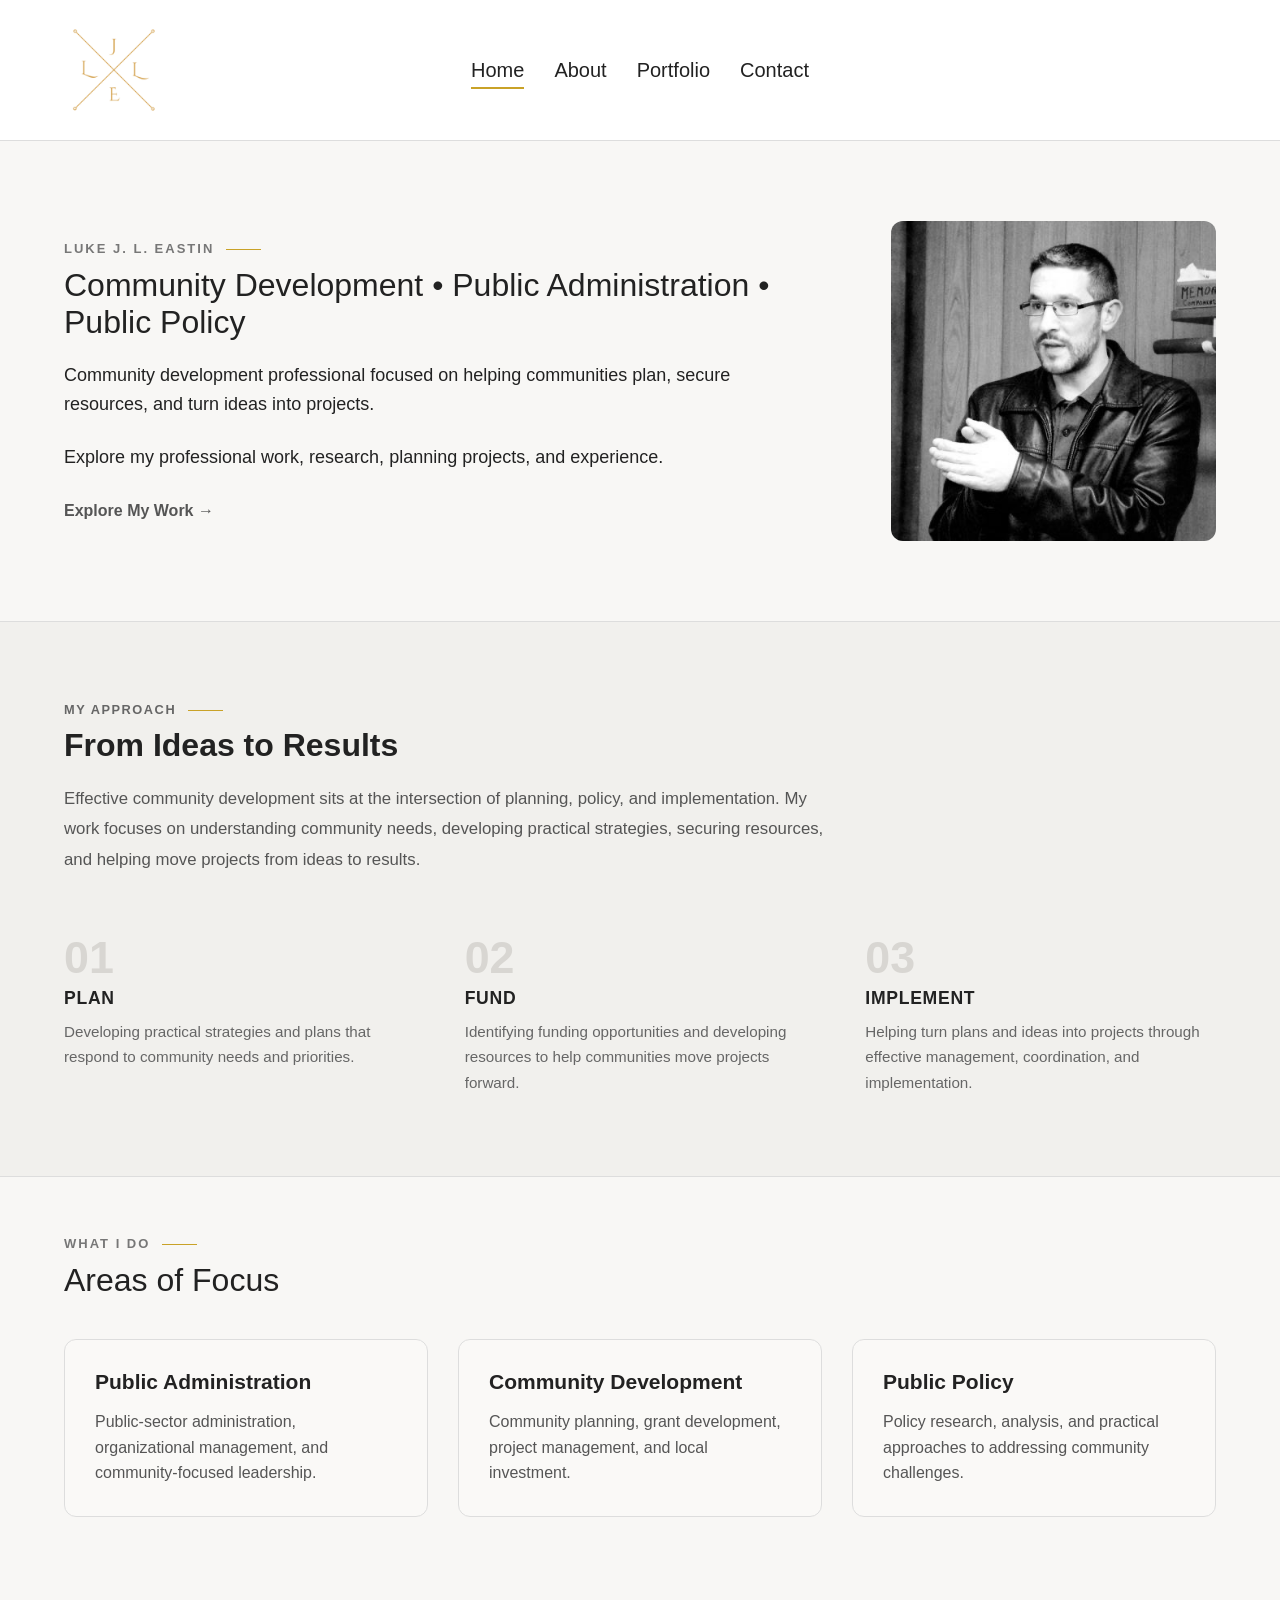
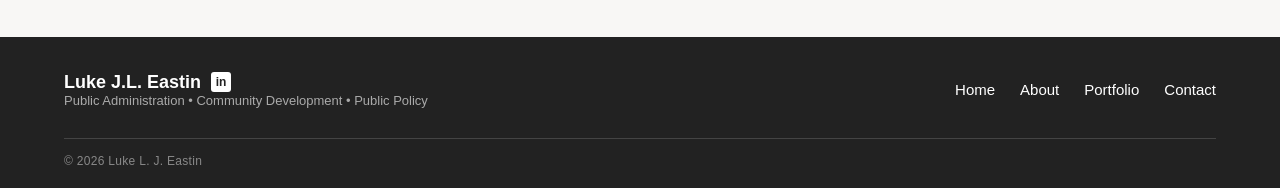
==== index.html @ 30d5c2d1 "Initial Website" ====
<!DOCTYPE html>
<html lang="en">
<head>
    <meta charset="UTF-8">

    <!-- Mobile-friendly viewport -->
    <meta name="viewport" content="width=device-width, initial-scale=1.0">

    <!-- Page title -->
    <title>L. J. L. Eastin - Home</title>

    <!-- Basic SEO -->
    <meta name="description" content="Luke L. J. Eastin - Public Administration, Community Economic Development, and Public Policy.">

    <!-- Site Ico -->
    <link rel="icon" type="image/x-icon" href="images/favicon.ico">

    <!-- Stylesheet -->
    <link rel="stylesheet" href="css/style.css">
</head>

<body>
<div class="scroll-progress"></div>
<header class="site-header">

    <div class="container">

        <a href="index.html" class="site-logo">
            <img src="images/logo_1.png" alt="Luke L. J. Eastin Logo" class="logo-image ">
        </a>

        <nav class="site-nav">
            <a href="index.html" class="active">Home</a>
            <a href="about.html">About</a>
            <a href="portfolio.html">Portfolio</a>
            <a href="contact.html">Contact</a>
        </nav>

    </div>

</header>

<hr class="section-divider">

<main>
    <section class="hero">

    <div class="container hero-content">

        <div class="hero-text-content">

            <p class="hero-label">LUKE J. L. EASTIN</p>

            <h2>Community Development • Public Administration • Public Policy</h2>

            <p class="hero-description">
                Community development professional focused on helping communities
                plan, secure resources, and turn ideas into projects.
            </p>

            <p class="hero-description">
                Explore my professional work, research, planning projects, and
                experience.
            </p>

            <a href="portfolio.html" class="hero-link">
                Explore My Work →
            </a>

        </div>

        <div class="hero-image">
            <img src="images/image1.png" alt="Luke J.L. Eastin">
        </div>

    </div>

</section>

<hr class="section-divider">

<section class="approach">

    <div class="container">

        <p class="approach-label">MY APPROACH</p>

        <h2>From Ideas to Results</h2>

        <p class="approach-intro">
            Effective community development sits at the intersection of planning,
            policy, and implementation. My work focuses on understanding community
            needs, developing practical strategies, securing resources, and helping
            move projects from ideas to results.
        </p>

        <div class="approach-grid">

            <div class="approach-item">
                <span class="approach-number">01</span>
                <h3>Plan</h3>
                <p>
                    Developing practical strategies and plans that respond to
                    community needs and priorities.
                </p>
            </div>

            <div class="approach-item">
                <span class="approach-number">02</span>
                <h3>Fund</h3>
                <p>
                    Identifying funding opportunities and developing resources
                    to help communities move projects forward.
                </p>
            </div>

            <div class="approach-item">
                <span class="approach-number">03</span>
                <h3>Implement</h3>
                <p>
                    Helping turn plans and ideas into projects through effective
                    management, coordination, and implementation.
                </p>
            </div>

        </div>

    </div>

</section>

<hr class="section-divider">

<section class="focus">

    <div class="container">

        <p class="focus-label">WHAT I DO</p>

        <h2>Areas of Focus</h2>

        <div class="focus-grid">

            <div class="focus-card">
                <h3>Public Administration</h3>
                <p>
                    Public-sector administration, organizational management,
                    and community-focused leadership.
                </p>
            </div>

            <div class="focus-card">
                <h3>Community Development</h3>
                <p>
                    Community planning, grant development, project management,
                    and local investment.
                </p>
            </div>

            <div class="focus-card">
                <h3>Public Policy</h3>
                <p>
                    Policy research, analysis, and practical approaches to
                    addressing community challenges.
                </p>
            </div>

        </div>

    </div>

</section>

</main>

<footer class="site-footer">

    <div class="container">

        <div class="footer-content">

            
<div class="footer-brand">

    <div class="footer-name">
        <h2>Luke J.L. Eastin</h2>

        <a href="https://www.linkedin.com/in/lukeeastin"
           target="_blank"
           rel="noopener noreferrer"
           aria-label="Luke J.L. Eastin on LinkedIn">
            <span class="linkedin-icon">in</span>
        </a>
    </div>

    <p>Public Administration • Community Development • Public Policy</p>

</div>

            <nav class="footer-nav">
                <a href="index.html">Home</a>
                <a href="about.html">About</a>
                <a href="portfolio.html">Portfolio</a>
                <a href="contact.html">Contact</a>
            </nav>

        </div>

        <div class="footer-bottom">
            <p>&copy; <span id="copyright-year"></span> Luke L. J. Eastin</p>
        </div>

    </div>

</footer>

<script src="js/main.js"></script>
<button id="backToTop" class="back-to-top" aria-label="Back to top">
    ↑
</button>
</body>
</html>
---- css/style.css ----
/* Global Styles */

body {
    margin: 0;
    font-family: "Segoe UI", Arial, sans-serif;
    color: #222;
    background-color: #f8f7f5;
}

html,
body {
    margin: 0;
    min-height: 100%;
}

body {
    min-height: 100vh;
    display: flex;
    flex-direction: column;
}

main {
    flex: 1;
}

/* Back to Top */

.back-to-top {
    position: fixed;
    right: 25px;
    bottom: 25px;
    width: 42px;
    height: 42px;
    border: 1px solid #aaa;
    border-radius: 50%;
    background-color: #f8f7f5;
    color: #222;
    font-size: 20px;
    line-height: 1;
    cursor: pointer;
    opacity: 0;
    visibility: hidden;
    transform: translateY(10px);
    transition:
        opacity 0.3s ease,
        visibility 0.3s ease,
        transform 0.3s ease,
        background-color 0.2s ease;
    z-index: 999;
}

.back-to-top.visible {
    opacity: 1;
    visibility: visible;
    transform: translateY(0);
}

.back-to-top:hover {
    background-color: #fff;
    border-color: #c9a227;
    transform: translateY(-3px);
}

/* Scroll Progress */

.scroll-progress {
    position: fixed;
    top: 0;
    left: 0;
    width: 0;
    height: 2px;
    background-color: #c9a227;
    z-index: 9999;
    transition: width 0.05s linear;
}

/* Container */

.container {
    width: 90%;
    max-width: 1200px;
    margin: 0 auto;
}

/* Site Header*/

.site-header {
    padding: 20px 0;
    background-color: #fff;
}

.site-header .container {
    display: grid;
    grid-template-columns: 1fr auto 1fr;
    align-items: center;
}

.site-logo {
    justify-self: start;
}

.site-logo img {
    display: block;
    width: 100px;
    height: auto;
}

.site-nav {
    display: flex;
    gap: 30px;
    justify-self: center;
}

.site-nav a {
    text-decoration: none;
    color: #222;
    font-size: 20px;
}

.site-nav a:hover {
    color: #c9a227;
}

/* Active Navigation */

.site-nav a {
    position: relative;
}

.site-nav a.active::after {
    content: "";
    position: absolute;
    left: 0;
    right: 0;
    bottom: -7px;
    height: 2px;
    background-color: #c9a227;
}

/* Hero */

.hero {
    padding: 80px 0;
}

.hero-content {
    display: flex;
    align-items: center;
    gap: 80px;
}

.hero-text-content {
    flex: 1;
}

.hero-image {
    flex: 0 0 300px;
}

.hero-image img {
    display: block;
    width: 325px;
    height: auto;
    border-radius: 12px;
    transition: transform 0.3s ease, box-shadow 0.3s ease;
}

.hero-image img:hover {
    transform: translateY(-4px);
    box-shadow: 0 12px 30px rgba(0, 0, 0, 0.16);
}

.hero h1 {
    margin: 0 0 15px;
    font-size: 48px;
}

.hero h2 {
    margin: 0 0 20px;
    font-size: 32px;
    font-weight: 500;
}

.hero-subtitle {
    margin: 0 0 25px;
    font-size: 20px;
}

.hero-description {
    margin: 0 0 25px;
    font-size: 18px;
    line-height: 1.6;
}

.hero-label {
    margin: 0 0 12px;
    font-family: "Segoe UI", Arial, sans-serif;
    font-size: 13px;
    font-weight: 600;
    letter-spacing: 2px;
    line-height: 1;
    color: #777;
}

.hero-link {
    display: inline-block;
    margin-top: 5px;
    color: #555;
    font-size: 16px;
    font-weight: 600;
    text-decoration: none;
    transition: color 0.2s ease, transform 0.2s ease;
}

.hero-link:hover {
    color: #c9a227;
    transform: translateX(4px);
}

/* Hero Entrance Animation */

.hero-text-content {
    animation: heroTextIn 0.8s ease-out both;
}

.hero-image {
    animation: heroImageIn 0.9s ease-out 0.15s both;
}

@keyframes heroTextIn {
    from {
        opacity: 0;
        transform: translateX(-25px);
    }

    to {
        opacity: 1;
        transform: translateX(0);
    }
}

@keyframes heroImageIn {
    from {
        opacity: 0;
        transform: translateX(25px);
    }

    to {
        opacity: 1;
        transform: translateX(0);
    }
}

/* Areas of Focus */

.focus {
    padding: 60px 0;
}

.focus h2 {
    text-align: left;
    margin: 0 0 40px;
    font-size: 32px;
    font-weight: 500;
}

.focus-grid {
    display: grid;
    grid-template-columns: repeat(3, 1fr);
    gap: 30px;
}

.focus-card {
    padding: 30px;
    background-color: #faf9f7;
    border: 1px solid #ddd;
    border-radius: 12px;
    transition: transform 0.25s ease, box-shadow 0.25s ease, border-color 0.25s ease;
}

.focus-card:hover {
    transform: translateY(-5px);
    border-color: #c9a227;
    box-shadow: 0 8px 20px rgba(0, 0, 0, 0.06);
}

.focus-card h3 {
    margin: 0 0 15px;
    font-size: 21px;
    font-weight: 600;
}

.focus-card p {
    margin: 0;
    line-height: 1.6;
    color: #555;
}

.focus-card.reveal {
    opacity: 0;
    transform: translateY(40px) scale(0.97);
    transition:
        opacity 0.8s ease,
        transform 0.8s cubic-bezier(0.22, 1, 0.36, 1);
}

.focus-card.reveal.visible {
    opacity: 1;
    transform: translateY(0) scale(1);
}

.focus-card:nth-child(1) {
    transition-delay: 0.05s;
}

.focus-card:nth-child(2) {
    transition-delay: 0.18s;
}

.focus-card:nth-child(3) {
    transition-delay: 0.31s;
}

.focus-label {
    margin: 0 0 12px;
    font-size: 13px;
    font-weight: 600;
    letter-spacing: 2px;
    line-height: 1;
    color: #777;
}

.hero-label::after,
.about-label::after,
.approach-label::after,
.focus-label::after,
.contact-label::after,
.portfolio-label::after {
    content: "";
    display: inline-block;
    width: 35px;
    height: 1px;
    margin-left: 12px;
    vertical-align: middle;
    background-color: #c9a227;
}

/* Approach Section */

.approach {
    padding: 80px 0;
    background-color: #f1f0ed;
}

.approach-label {
    margin: 0 0 10px;
    font-size: 0.8rem;
    font-weight: 600;
    letter-spacing: 0.12em;
    text-transform: uppercase;
    color: #666;
}

.approach h2 {
    margin: 0 0 20px;
    font-size: 2rem;
    font-weight: 600;
    color: #222;
}

.approach-intro {
    max-width: 760px;
    margin: 0 0 55px;
    font-size: 1.05rem;
    line-height: 1.8;
    color: #555;
}

.approach-grid {
    display: grid;
    grid-template-columns: repeat(3, 1fr);
    gap: 50px;
}

.approach-item {
    position: relative;
    padding-top: 5px;
}

.approach-number {
    display: block;
    margin-bottom: 8px;
    font-size: 2.8rem;
    font-weight: 600;
    line-height: 1;
    color: #d8d6d2;
}

.approach-item h3 {
    margin: 0 0 10px;
    font-size: 1.1rem;
    font-weight: 600;
    letter-spacing: 0.04em;
    text-transform: uppercase;
    color: #222;
}

.approach-item p {
    margin: 0;
    font-size: 0.95rem;
    line-height: 1.7;
    color: #666;
}

/* Interactive Approach */

.approach-grid {
    position: relative;
}

.approach-item {
    position: relative;
    transition:
        opacity 0.35s ease,
        transform 0.35s ease;
}

.approach-grid:hover .approach-item {
    opacity: 0.45;
}

.approach-grid .approach-item:hover {
    opacity: 1;
    transform: translateY(-5px);
}

.approach-item h3 {
    transition: color 0.3s ease;
}

.approach-item:hover h3 {
    color: #c9a227;
}

.approach-number {
    transition:
        color 0.3s ease,
        transform 0.3s ease;
}

.approach-item:hover .approach-number {
    color: #c9a227;
    transform: translateY(-2px);
}

/* About Page */

.about {
    padding: 70px 0;
}

.about-content {
    display: flex;
    align-items: flex-start;
    gap: 70px;
}

.about-text-content {
    flex: 1;
}

.about h2 {
    margin: 0 0 30px;
    font-size: 32px;
    font-weight: 500;
}

.about-description {
    margin: 0 0 25px;
    font-size: 18px;
    line-height: 1.7;
}

.about-image {
    flex: 0 0 300px;
}

.about-image img {
    display: block;
    width: 300px;
    height: auto;
    border-radius: 12px;
}

/* About Entrance Animation */

.about-text-content {
    animation: aboutTextIn 0.8s ease-out both;
}

.about-image {
    animation: aboutImageIn 0.9s ease-out 0.15s both;
}

@keyframes aboutTextIn {
    from {
        opacity: 0;
        transform: translateX(-25px);
    }

    to {
        opacity: 1;
        transform: translateX(0);
    }
}

@keyframes aboutImageIn {
    from {
        opacity: 0;
        transform: translateX(25px);
    }

    to {
        opacity: 1;
        transform: translateX(0);
    }
}

/* Gallery */

.gallery {
    padding: 70px 0 70px;
}

.gallery h2 {
    margin: 0 0 30px;
    font-size: 32px;
}

.gallery-grid {
    display: grid;
    grid-template-columns: repeat(3, 1fr);
    gap: 25px;
    align-items: start;
}

.gallery-image {
    position: relative;
    overflow: hidden;
    border-radius: 12px;
}

.gallery-image img {
    display: block;
    width: 80%;
    aspect-ratio: 2 / 3;
    object-fit: cover;
    margin: 0 auto;
    border-radius: 12px;
}

.gallery-image p {
    position: absolute;
    bottom: 10px;
    left: 12%;
    width: 76%;
    margin: 0;
    padding: 5px 8px;
    font-size: 12px;
    line-height: 1.4;
    color: #fff;
    background: rgba(0, 0, 0, 0.35);
    border-radius: 4px;
    box-sizing: border-box;
    text-shadow: 0 1px 2px rgba(0, 0, 0, 0.5);
}

.gallery-wide {
    grid-column: 1 / -1;
    width: 50%;
    margin: 0 auto;
}

.gallery-wide img {
    width: 100%;
    aspect-ratio: 3 / 1.5;
    object-fit: cover;
    border-radius: 12px;
}

/* Gallery Reveal */

.gallery-image.reveal {
    opacity: 0;
    transform: translateY(40px) scale(0.97);
    transition:
        opacity 0.8s ease,
        transform 0.8s cubic-bezier(0.22, 1, 0.36, 1);
}

.gallery-image.reveal.visible {
    opacity: 1;
    transform: translateY(0) scale(1);
}

.gallery-image:nth-child(1) {
    transition-delay: 0.05s;
}

.gallery-image:nth-child(2) {
    transition-delay: 0.18s;
}

.gallery-image:nth-child(3) {
    transition-delay: 0.31s;
}

.gallery-image:nth-child(4) {
    transition-delay: 0.44s;
}

/* Image Hover Treatment */

.about-image img,
.gallery-image img {
    transition: transform 0.3s ease, box-shadow 0.3s ease;
}

.about-image img:hover,
.gallery-image img:hover {
    transform: translateY(-4px);
    box-shadow: 0 12px 30px rgba(0, 0, 0, 0.16);
}

/* Section Divider */

.section-divider {
    border: 0;
    border-top: 1px solid #ddd;
    margin: 0;
}

/* Footer */

.site-footer {
    background-color: #222;
    color: #fff;
    padding: 35px 0 20px;
    margin-top: 60px;
}

.footer-content {
    display: flex;
    justify-content: space-between;
    align-items: center;
}

.footer-brand h2 {
    margin: 0 0 5px;
    font-size: 18px;
}

.footer-brand p {
    margin: 0;
    color: #aaa;
    font-size: 13px;
}

.footer-nav {
    display: flex;
    gap: 25px;
}

.footer-nav a {
    color: #fff;
    text-decoration: none;
    font-size: 15px;
}

.footer-nav a:hover {
    color: #c9a227;
}

.footer-bottom {
    margin-top: 30px;
    padding-top: 15px;
    border-top: 1px solid #444;
}

.footer-bottom p {
    margin: 0;
    color: #888;
    font-size: 12px;
    letter-spacing: 0.3px;
}

.footer-name {
    display: flex;
    align-items: center;
    gap: 10px;
}

.footer-name h2 {
    margin: 0;
}

.linkedin-icon {
    display: inline-flex;
    align-items: center;
    justify-content: center;
    width: 20px;
    height: 20px;
    border-radius: 3px;
    background-color: #fff;
    color: #222;
    font-size: 12px;
    font-weight: 700;
    line-height: 1;
    transition:
        background-color 0.2s ease,
        color 0.2s ease,
        transform 0.2s ease;
}

.footer-name a:hover .linkedin-icon {
    background-color: #c9a227;
    color: #fff;
    transform: translateY(-2px);
}

/* Contact Page */

.contact {
    padding: 80px 0 100px;
}

.contact-header {
    max-width: 700px;
    margin-bottom: 60px;
}

.about-label,
.contact-label,
.portfolio-label {
    margin: 0 0 12px;
    font-family: "Segoe UI", Arial, sans-serif;
    font-size: 13px !important;
    font-weight: 600;
    letter-spacing: 2px;
    line-height: 1;
    color: #777;
}

.contact-header h1 {
    margin: 0 0 20px;
    font-size: 44px;
    font-weight: 600;
}

.contact-header > p:last-child {
    margin: 0;
    font-size: 18px;
    line-height: 1.7;
    color: #555;
}

.contact-layout {
    display: flex;
    flex-direction: column;
    gap: 45px;
}

.contact-info {
    padding-top: 0px;
    max-width: 750px;
}

.contact-label {
    margin: 0 0 12px;
    font-size: 13px;
    font-weight: 600;
    letter-spacing: 2px;
    color: #777;
}

.contact-info h2 {
    margin: 0 0 20px;
    font-size: 32px;
    font-weight: 500;
}

.contact-info p {
    margin: 0;
    font-size: 17px;
    line-height: 1.7;
    color: #555;
}

.contact-line {
    width: 50px;
    height: 1px;
    background-color: #c9a227;
    margin: 30px 0;
}

.contact-note {
    font-size: 15px !important;
    color: #777 !important;
}

/* Contact Form Card */

.contact-card {
    padding: 40px;
    background-color: #fff;
    border: 1px solid #e2e1de;
    border-radius: 14px;
    box-shadow: 0 12px 35px rgba(0, 0, 0, 0.06);
}

.contact-form {
    display: flex;
    flex-direction: column;
    gap: 24px;
}

.form-group {
    display: flex;
    flex-direction: column;
}

.form-group label {
    margin-bottom: 8px;
    font-size: 14px;
    font-weight: 600;
    color: #333;
}

.form-group input,
.form-group textarea {
    width: 100%;
    box-sizing: border-box;
    padding: 14px 15px;
    font-family: inherit;
    font-size: 16px;
    color: #222;
    background-color: #f8f7f5;
    border: 1px solid #ddd;
    border-radius: 7px;
    outline: none;
    transition: border-color 0.2s ease, background-color 0.2s ease;
}

.form-group input {
    height: 50px;
}

.form-group textarea {
    resize: vertical;
    min-height: 140px;
}

.form-group input:focus,
.form-group textarea:focus {
    background-color: #fff;
    border-color: #999;
}

.contact-form button {
    align-self: flex-start;
    padding: 13px 28px;
    font-family: inherit;
    font-size: 15px;
    font-weight: 600;
    color: #fff;
    background-color: #222;
    border: none;
    border-radius: 6px;
    cursor: pointer;
    transition: background-color 0.2s ease, transform 0.2s ease;
}

.contact-form button:hover {
    background-color: #c9a227;
    transform: translateY(-1px);
}

/* Portfolio Page */

.portfolio {
    padding: 80px 0 100px;
}

.portfolio-header {
    max-width: 750px;
    margin-bottom: 40px;
}

.portfolio-header h2 {
    margin: 0 0 20px;
    font-size: 32px;
    font-weight: 600;
}

.portfolio-header > p:last-child {
    margin: 0;
    font-size: 18px;
    line-height: 1.7;
    color: #555;
}

.portfolio-section {
    margin-bottom: 65px;
}

/* Portfolio Section Headings */

.portfolio-section-heading {
    display: flex;
    align-items: center;
    gap: 12px;
    margin-bottom: 25px;
}

.portfolio-number {
    font-size: 22px;
    font-weight: 500;
    line-height: 1;
    color: #d0ceca;
    letter-spacing: -0.5px;
    margin-right: 12px;
    flex-shrink: 0;
}

.portfolio-title {
    display: flex;
    align-items: center;
    text-align: left;
}

.portfolio-title::after {
    content: "";
    display: inline-block;
    width: 35px;
    height: 1px;
    margin-left: 12px;
    background-color: #c9a227;
}

.portfolio-section-heading h2 {
    display: flex;
    align-items: center;
    margin: 0;
    font-size: 26px;
    font-weight: 500;
    text-align: left;
    color: #222;
}

.portfolio-section-heading h2::after {
    content: "";
    display: inline-block;
    width: 35px;
    height: 1px;
    margin-left: 12px;
    background-color: #c9a227;
}

/* Adds balanced spacing above sections that follow a divider */

.section-divider + .portfolio-section {
    margin-top: 20px;
}

.portfolio-list {
    border-top: 1px solid #ddd;
}

.portfolio-item {
    border-bottom: 1px solid #ddd;
}

.portfolio-toggle {
    width: 100%;
    display: flex;
    justify-content: flex-start;
    align-items: center;
    padding: 22px 5px;
    font-family: inherit;
    font-size: 19px;
    font-weight: 500;
    color: #222;
    background: none;
    border: none;
    cursor: pointer;
    text-align: left;
}

.portfolio-toggle:hover {
    color: #c9a227;
    background-color: rgba(201, 162, 39, 0.03);
}

.portfolio-icon {
    margin-left: auto;
    font-size: 24px;
    font-weight: 300;
    line-height: 1;
    transition: transform 0.25s ease;
}

.portfolio-item.active .portfolio-icon {
    transform: rotate(45deg);
}

.portfolio-content {
    max-height: 0;
    overflow: hidden;
    padding: 0 50px 0 5px;
    transition: max-height 0.35s ease, padding 0.35s ease;
}

.portfolio-item.active .portfolio-content {
    max-height: 500px;
    padding-top: 8px;
    padding-bottom: 25px;
}

.portfolio-content p {
    margin: 0 0 15px;
    max-width: 750px;
    font-size: 16px;
    line-height: 1.7;
    color: #555;
}

.portfolio-content ul {
    margin: 0;
    padding-left: 20px;
    color: #555;
}

.portfolio-content li {
    margin-bottom: 16px;
    line-height: 1.5;
}

.portfolio-content li span {
    display: block;
    margin-top: 4px;
    font-size: 16px;
    line-height: 1.6;
    color: #555;
}

.portfolio-content li a {
    color: #555;
    font-weight: 600;
    text-decoration: none;
    transition: color 0.2s ease;
}

.portfolio-content li a:hover {
    color: #c9a227;
    text-decoration: underline;
    text-underline-offset: 3px;
}

/* Active Accordion Title */

.portfolio-item.active .portfolio-toggle {
    color: #c9a227;
    padding-top: 8px; padding-bottom: 25px;
}

/* =========================================
   PORTFOLIO HOVER EFFECTS
   ========================================= */

/* Portfolio number */
.portfolio-number {
    display: inline-block;
    transition: transform 0.25s ease, color 0.25s ease;
}

/* Title underline setup */
.portfolio-title {
    position: relative;
    display: inline-block;
    width: fit-content;
}

/* Hidden line underneath title */

.portfolio-title::after {
    content: "";
    position: absolute;
    left: 0;
    bottom: -5px;
    width: 0;
    height: 1px;
    background-color: #c9a227;
    transition: width 0.3s ease;
}

/* Portfolio number hover effect */
.portfolio-number {
    display: inline-block;
    transition: transform 0.25s ease, color 0.25s ease;
}

.portfolio-toggle:hover .portfolio-number,
.portfolio-toggle:focus-visible .portfolio-number {
    transform: translateX(4px);
    color: #c9a227;
}


/* GIS */

.gis-content {
    display: flex;
    align-items: flex-start;
    gap: 40px;
}

.gis-links {
    flex: 1;
}

.gis-image {
    position: relative;
    width: 250px;
    flex: 0 0 250px;
    overflow: hidden;
    border-radius: 12px;
}

.gis-image img {
    display: block;
    width: 250px;
    max-width: 100%;
    height: auto;
    border-radius: 12px;
}

.gis-image p {
    position: absolute;
    bottom: 10px;
    left: 5%;
    width: 90%;
    margin: 0;
    padding: 5px 8px;
    font-size: 12px;
    line-height: 1.4;
    color: #fff;
    background: rgba(0, 0, 0, 0.35);
    border-radius: 4px;
    box-sizing: border-box;
    text-shadow: 0 1px 2px rgba(0, 0, 0, 0.5);
}

/* Page Transition */

main {
    animation: pageFadeIn 0.4s ease-out;
}

@keyframes pageFadeIn {
    from {
        opacity: 0;
        transform: translateY(6px);
    }

    to {
        opacity: 1;
        transform: translateY(0);
    }
}

/* Mobile */

@media (max-width: 768px) {

    /* General */

    .container {
        width: 90%;
    }


    /* Header */

    .site-header {
        padding: 15px 0;
    }

    .site-header .container {
        display: flex;
        flex-direction: column;
        gap: 15px;
    }

    .site-logo img {
        width: 85px;
    }

    .site-nav {
        gap: 20px;
        flex-wrap: wrap;
        justify-content: center;
    }

    .site-nav a {
        font-size: 17px;
    }


    /* Hero */

    .hero {
        padding: 55px 0;
    }

    .hero-content {
        flex-direction: column;
        align-items: stretch;
        gap: 40px;
    }

    .hero-text-content {
        width: 100%;
    }

    .hero h2 {
        font-size: 27px;
        line-height: 1.25;
    }

    .hero-description {
        font-size: 17px;
        line-height: 1.6;
    }

    .hero-image {
        flex: none;
        width: 100%;
    }

    .hero-image img {
        width: 100%;
        max-width: 325px;
        margin: 0 auto;
    }


    /* Areas of Focus */

    .focus {
        padding: 50px 0;
    }

    .focus h2 {
        margin-bottom: 30px;
        font-size: 28px;
    }

    .focus-grid {
        grid-template-columns: 1fr;
        gap: 20px;
    }

    .focus-card {
        padding: 25px;
        width: 100%;
        box-sizing: border-box;
    }

    .focus-card h3 {
        font-size: 20px;
    }


    /* Approach */

    .approach {
        padding: 60px 0;
    }

    .approach h2 {
        font-size: 28px;
    }

    .approach-intro {
        margin-bottom: 40px;
        font-size: 17px;
    }

    .approach-grid {
        grid-template-columns: 1fr;
        gap: 35px;
    }

    .approach-number {
        font-size: 2.4rem;
    }


    /* About */

    .about {
        padding: 55px 0;
    }

    .about-content {
        flex-direction: column;
        gap: 35px;
    }

    .about h2 {
        font-size: 30px;
        margin-bottom: 25px;
    }

    .about-description {
        font-size: 17px;
        line-height: 1.65;
    }

    .about-image {
        flex: none;
        width: 100%;
    }

    .about-image img {
        width: 100%;
        max-width: 350px;
        margin: 0 auto;
    }


    /* Gallery */

    .gallery {
        padding: 55px 0;
    }

    .gallery-grid {
        grid-template-columns: 1fr;
        gap: 30px;
    }

    .gallery-image img {
        width: 90%;
    }

    .gallery-wide {
        width: 100%;
    }

    /* Contact */

    .contact {
        padding: 60px 0 80px;
    }

    .contact-header {
        margin-bottom: 45px;
    }

    .contact-header h1 {
        font-size: 36px;
    }

    .contact-header > p:last-child {
        font-size: 17px;
    }

    .contact-info h2 {
        font-size: 28px;
    }

    .contact-info p {
        font-size: 16px;
    }

    .contact-card {
        padding: 25px;
    }


    /* Portfolio */

    .portfolio {
        padding: 60px 0 80px;
    }

    .portfolio-header {
        margin-bottom: 45px;
    }

    .portfolio-header h2 {
        font-size: 30px;
    }

    .portfolio-header > p:last-child {
        font-size: 17px;
    }

    .portfolio-section {
        margin-bottom: 50px;
    }

    .section-divider + .portfolio-section {
        margin-top: 20px;
    }

    .portfolio-section-heading {
        gap: 10px;
        margin-bottom: 20px;
    }

    .portfolio-number {
        font-size: 19px;
    }

    .portfolio-section-heading h2 {
        font-size: 24px;
        text-align: left;
    }

    .portfolio-section-heading h2::after {
        width: 25px;
        margin-left: 9px;
    }

    .portfolio-toggle {
        padding: 20px 5px;
        font-size: 17px;
    }

    .portfolio-icon {
        font-size: 22px;
        margin-left: auto;
    }

    .portfolio-content {
        padding-right: 10px;
    }

    .portfolio-item.active .portfolio-content {
        padding-top: 8px;
        padding-bottom: 22px;
    }

    .portfolio-content p {
        font-size: 16px;
    }


    /* GIS */

    .gis-content {
        flex-direction: column;
        align-items: stretch;
        gap: 30px;
    }

    .gis-image {
        flex: none;
        width: 100%;
        max-width: 400px;
    }

    .gis-image img {
        width: 100%;
    }


    /* Footer */

    .site-footer {
        padding: 30px 0 20px;
    }

    .footer-content {
        flex-direction: column;
        gap: 25px;
        text-align: center;
    }

    .footer-nav {
        gap: 20px;
        flex-wrap: wrap;
        justify-content: center;
    }


    /* Back to Top */

    .back-to-top {
        right: 18px;
        bottom: 18px;
        width: 40px;
        height: 40px;
    }

}
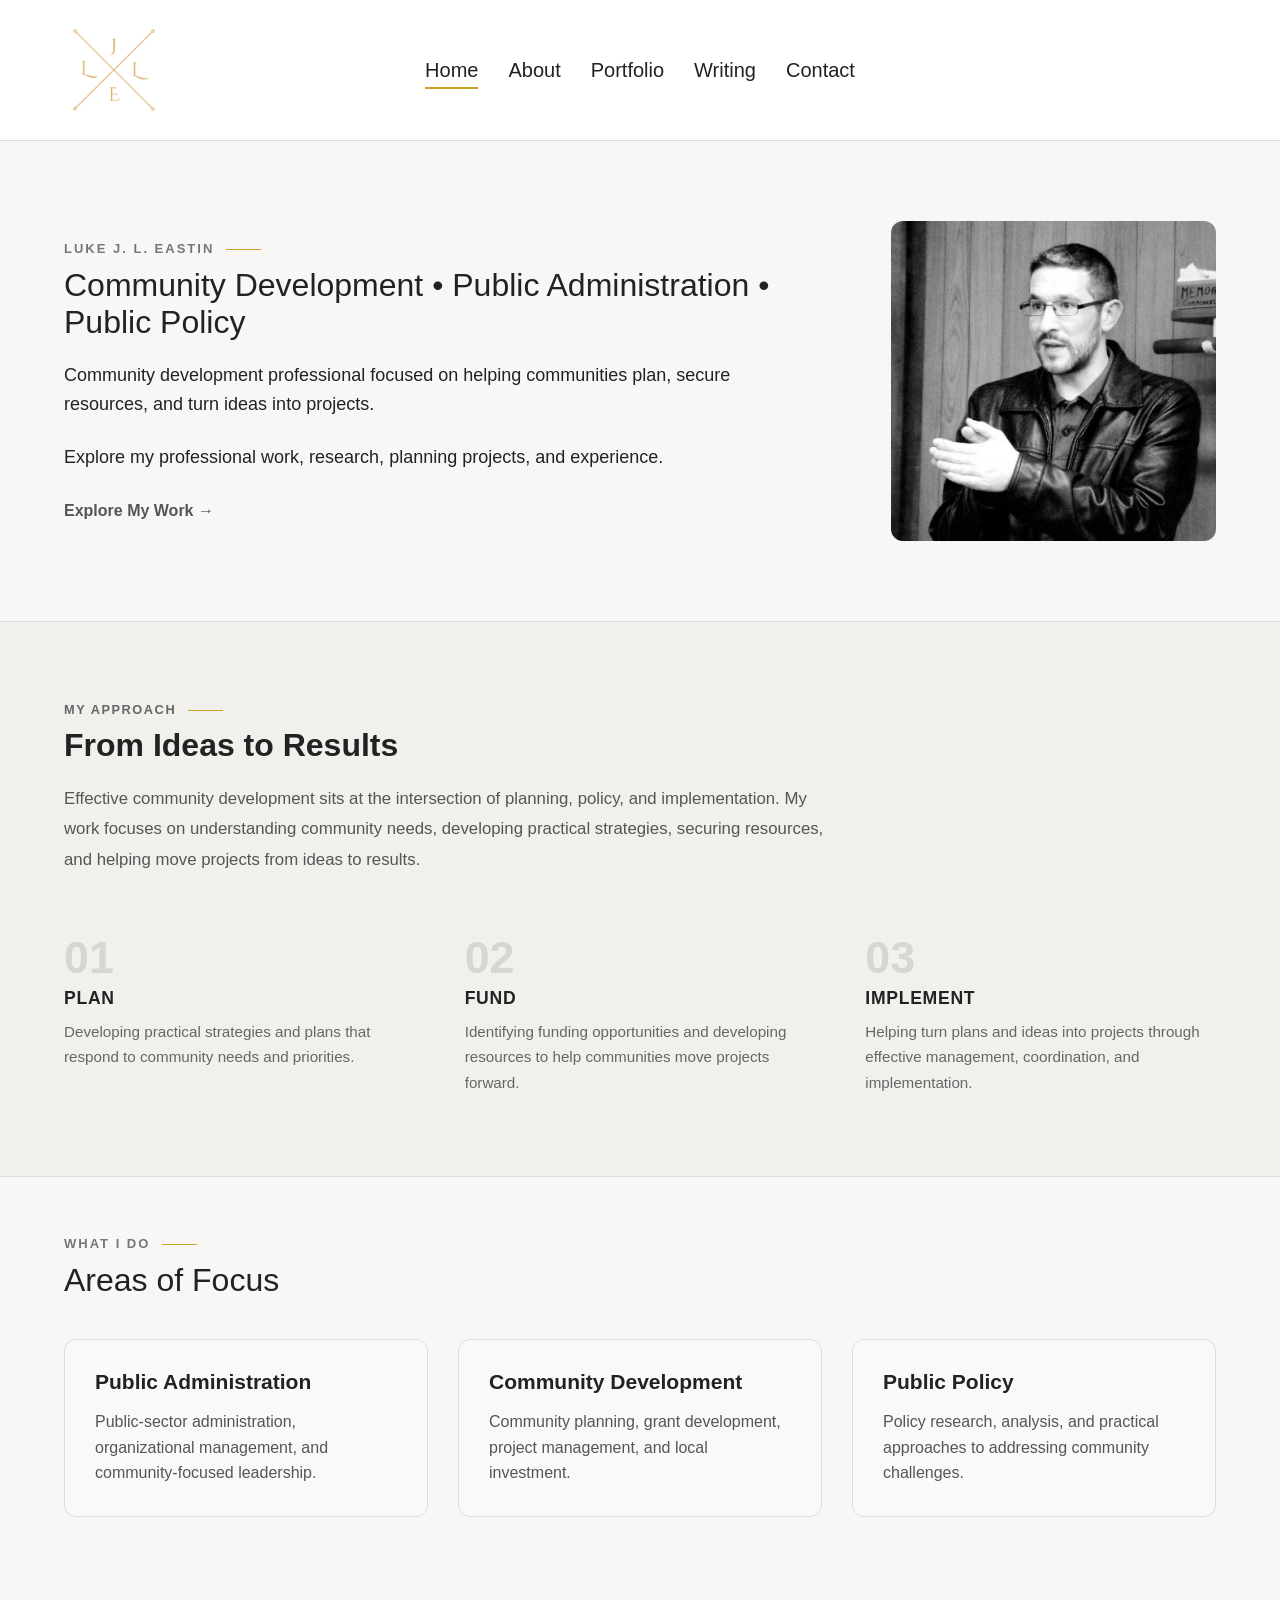
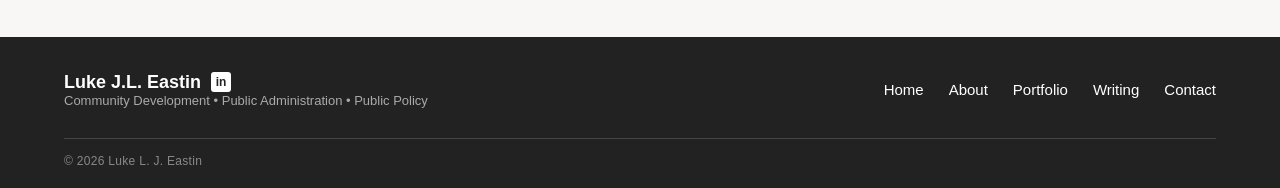
==== commit 7732ae61: "Minor changes to styling and wording on site - but biggest change is the addition of the writing sec" ====
--- a/index.html
+++ b/index.html
@@ -7,7 +7,7 @@
     <meta name="viewport" content="width=device-width, initial-scale=1.0">
 
     <!-- Page title -->
-    <title>L. J. L. Eastin - Home</title>
+    <title>L. J. L. Eastin - Personal Portfolio</title>
 
     <!-- Basic SEO -->
     <meta name="description" content="Luke L. J. Eastin - Public Administration, Community Economic Development, and Public Policy.">
@@ -33,6 +33,7 @@
             <a href="index.html" class="active">Home</a>
             <a href="about.html">About</a>
             <a href="portfolio.html">Portfolio</a>
+            <a href="writing.html">Writing</a>
             <a href="contact.html">Contact</a>
         </nav>
 
@@ -193,7 +194,7 @@
         </a>
     </div>
 
-    <p>Public Administration • Community Development • Public Policy</p>
+    <p>Community Development • Public Administration • Public Policy</p>
 
 </div>
 
@@ -201,6 +202,7 @@
                 <a href="index.html">Home</a>
                 <a href="about.html">About</a>
                 <a href="portfolio.html">Portfolio</a>
+                <a href="writing.html">Writing</a>
                 <a href="contact.html">Contact</a>
             </nav>
 
--- a/css/style.css
+++ b/css/style.css
@@ -333,6 +333,7 @@
 .hero-label::after,
 .about-label::after,
 .approach-label::after,
+.writing-label::after,
 .focus-label::after,
 .contact-label::after,
 .portfolio-label::after {
@@ -456,7 +457,7 @@
 /* About Page */
 
 .about {
-    padding: 70px 0;
+    padding: 80px 0;
 }
 
 .about-content {
@@ -740,6 +741,7 @@
 }
 
 .about-label,
+.writing-label,
 .contact-label,
 .portfolio-label {
     margin: 0 0 12px;
@@ -883,6 +885,206 @@
 .contact-form button:hover {
     background-color: #c9a227;
     transform: translateY(-1px);
+}
+
+/* Writing Page */
+
+.writing {
+    padding: 80px 0 100px;
+}
+
+.writing-layout {
+    display: block;
+}
+
+.writing-info h2 {
+    margin: 0 0 20px;
+    font-size: 32px;
+    font-weight: 600;
+}
+
+.writing-info > p:last-child {
+    margin: 0 0 50px;
+    font-size: 18px;
+    line-height: 1.7;
+    color: #555;
+}
+
+.writing-post {
+    display: grid;
+    grid-template-columns: 60px 1fr;
+    gap: 25px;
+    padding-bottom: 40px;
+    margin-bottom: 40px;
+    border-bottom: 1px solid #ddd;
+}
+
+.writing-number {
+    font-size: 22px;
+    font-weight: 500;
+    line-height: 1;
+    color: #d0ceca;
+    letter-spacing: -0.5px;
+    padding-top: 3px;
+}
+
+.writing-content h3 {
+    margin: 0 0 8px;
+    font-size: 24px;
+    font-weight: 600;
+}
+
+.writing-date {
+    margin: 0 0 18px;
+    font-size: 14px;
+    color: #888;
+}
+
+.writing-excerpt {
+    margin: 0 0 20px;
+    font-size: 16px;
+    line-height: 1.7;
+    color: #555;
+}
+
+.writing-link {
+    display: inline-block;
+    color: #555;
+    font-size: 15px;
+    font-weight: 600;
+    text-decoration: none;
+    transition: color 0.2s ease, transform 0.2s ease;
+}
+
+.writing-link:hover {
+    color: #c9a227;
+    transform: translateX(4px);
+}
+
+/* Individual Article Page */
+
+.article {
+    padding: 80px 0 100px;
+}
+
+.article-header {
+    max-width: 800px;
+    margin-bottom: 45px;
+}
+
+.article-header .section-label {
+    display: inline-block;
+    margin-bottom: 16px;
+    padding: 5px 10px;
+    border: 1px solid #ddd;
+    border-radius: 4px;
+    font-size: 11px;
+    font-weight: 600;
+    letter-spacing: 2px;
+    color: #777;
+}
+
+.article-header h2 {
+    margin: 0 0 8px;
+    font-size: 44px;
+    font-weight: 600;
+    line-height: 1.2;
+}
+
+.article-body h3.article-subheading {
+    margin: 35px 0 15px;
+    font-size: 18px;
+    font-weight: 500;
+    font-style: italic;
+    line-height: 1.4;
+    color: #333;
+}
+
+.article-date {
+    margin: 0;
+    font-size: 14px;
+    color: #888;
+}
+
+.article-body {
+    max-width: 800px;
+}
+
+.article-body p {
+    margin: 0 0 25px;
+    font-size: 18px;
+    line-height: 1.8;
+    color: #444;
+}
+
+.article-body h3 {
+    margin: 45px 0 20px;
+    font-size: 26px;
+    font-weight: 600;
+    line-height: 1.3;
+    color: #222;
+}
+
+.article-image {
+    margin: 45px 0;
+}
+
+.article-image img {
+    display: block;
+    width: 100%;
+    height: 400px;
+    object-fit: cover;
+    border-radius: 12px;
+}
+
+.article-image figcaption {
+    margin-top: 10px;
+    font-size: 13px;
+    line-height: 1.5;
+    color: #888;
+}
+
+.article-footer {
+    max-width: 800px;
+    margin-top: 55px;
+    padding-top: 30px;
+    border-top: 1px solid #ddd;
+}
+
+.article-quote {
+    margin: 40px 0;
+    padding: 20px 0 20px 25px;
+    border-left: 3px solid #c9a227;
+    font-size: 18px;
+    line-height: 1.8;
+    font-weight: 500;
+    color: #444;
+}
+
+.article-bullets {
+    margin: -5px 0 25px;
+    padding-left: 25px;
+    font-size: 18px;
+    line-height: 1.8;
+    color: #444;
+}
+
+.article-bullets li {
+    margin: 0;
+    padding-left: 5px;
+}
+
+.article-numbered {
+    margin: -5px 0 25px;
+    padding-left: 30px;
+    font-size: 18px;
+    line-height: 1.8;
+    color: #444;
+}
+
+.article-numbered li {
+    margin-bottom: 10px;
+    padding-left: 5px;
 }
 
 /* Portfolio Page */
@@ -1389,6 +1591,32 @@
     }
 
 
+    /* Writing */
+
+    .writing {
+    padding: 60px 0 80px;
+}
+
+    .writing-layout {
+    grid-template-columns: 1fr;
+    gap: 45px;
+    }
+
+    .writing-post {
+      display: grid;
+        grid-template-columns: 60px 1fr;
+        gap: 25px;
+        padding-bottom: 40px;
+        margin-bottom: 40px;
+        border-bottom: 1px solid #ddd;
+    }
+
+    .writing-content h3 {
+        font-size: 21px;
+    }
+
+
+
     /* Portfolio */
 
     .portfolio {
